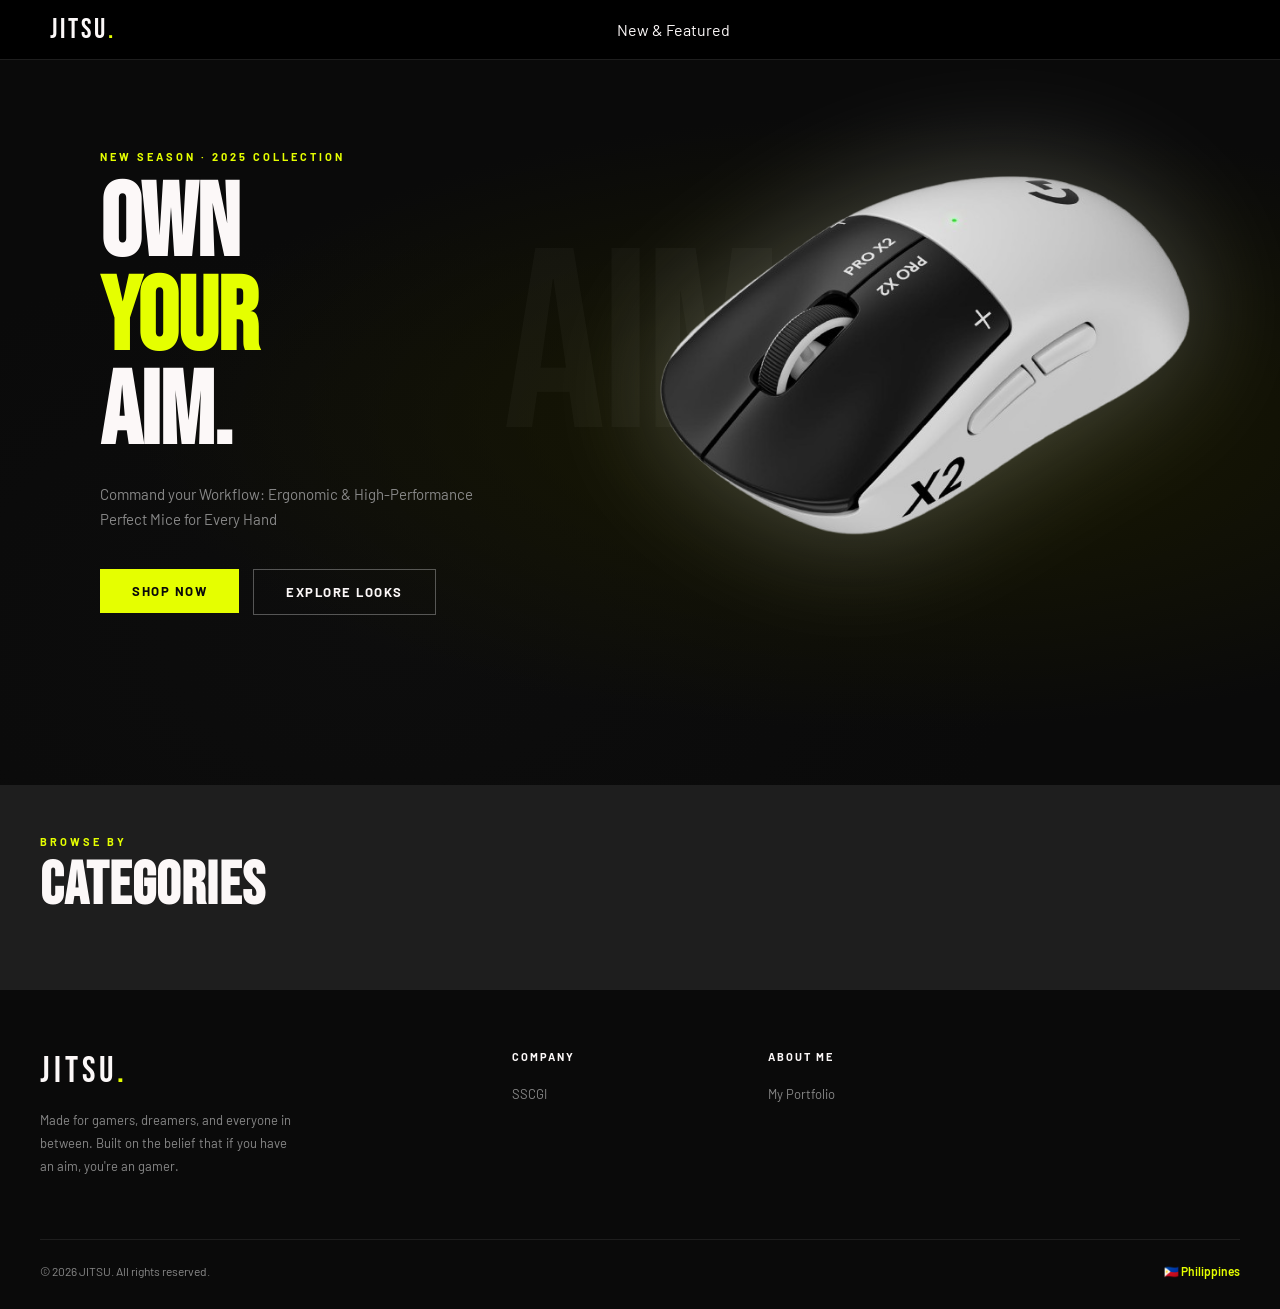
==== websiteV2/index.html @ f64f4f6e "first commit" ====
<!DOCTYPE html>
<html lang="en">
<head>
    <meta charset="UTF-8">
    <meta name="viewport" content="width=device-width, initial-scale=1.0">
    <title>JITSU</title>
    <link href="https://cdn-uicons.flaticon.com/4.0.0/uicons-regular-rounded/css/uicons-regular-rounded.css" rel="stylesheet" >
    <link href="https://fonts.googleapis.com/css2?family=Bebas+Neue&family=Barlow:wght@300;400;500;600;700&display=swap" rel="stylesheet" >
    <link href="styles.css" rel="stylesheet">
</head>
<body>
  <nav>
    <a href="#" class="nav-logo">JITSU<span>.</span></a>
    <ul class="nav-links">
      <li>New & Featured</a></li>
    </ul>
    <div class="nav-actions">
      <i class="fi fi-rr-search"><button title="Search"></button></i>
    </div>
  </nav>
  <div class="mobile-nav" id="mobile-nav">  
    <a href="#featured">New & Featured</a>
  </div>
  <section class="hero" id="home">
    <div class="hero-bg-text">AIM</div>
    <img class="hero-mouse" src="assests/superstrikeX2.png" alt="Featured Mouse"
      onerror="this.style.fontSize='160px'; this.style.display='flex'; this.textContent='👟';" />
    <div class="hero-content">
      <p class="hero-eyebrow">New Season · 2025 Collection</p>
      <h1>OWN<br><em>YOUR</em><br>AIM.</h1>
      <p class="hero-desc">Command your Workflow: Ergonomic & High-Performance Perfect Mice for Every Hand</p>
      <div class="hero-btn">
        <a href="https://www.amazon.com/Logitech-SUPERSTRIKE-Performance-Lightweight-Customizable/dp/B0G12HGHGM" target="_blank"><button class="btn-primary">Shop Now</button></a>
        <button class="btn-secondary">Explore Looks</button>
      </div>
    </div>
  </section>
  <div class="categories-strip" id="categories">
    <div class="section-header" style="margin-bottom:24px;">
      <div>
        <p class="section-label">Browse by</p>
        <h2 class="section-title">Categories</h2>
      </div>
      </div>
    </div>
    <div class="categories-row">
    </div>
  </div>
  <footer>
    <div class="footer-grid">
      <div class="footer-brand">
        <span class="logo">JITSU<span>.</span></span>
        <p>Made for gamers, dreamers, and everyone in between. Built on the belief that if you have an aim, you're an gamer.</p>
      </div>
      <div class="footer-col">
        <h4>Company</h4>
        <ul>
          <li><a href="https://www.sscgi.com/" target="_blank">SSCGI</a></li>
        </ul>
      </div>
      <div class="footer-col">
        <h4>About Me</h4>
        <ul>
          <li><a href="">My Portfolio</a></li>
        </ul>
      </div>
    </div>
    <div class="footer-bottom">
      <p>© 2026 JITSU. All rights reserved.</p>
      <span>🇵🇭 Philippines</span>
    </div>
  </footer>
</body>
</html>
---- websiteV2/styles.css ----
:root {
  --black: #0a0a0a;
  --white: #fcf8f8;
  --gray: #888;
  --light-gray: #1e1e1e;
  --card-bg: #141414;
  --font-display: 'Bebas Neue', sans-serif;
  --font-body: 'Barlow', sans-serif;
  --nav-height: 60px;
}

/* ─── Reset: remove default browser spacing and box model fixes ─── */
*, *::before, *::after {
  margin: 0;
  padding: 0;
  box-sizing: border-box;
}
html { 
  scroll-behavior: smooth; 
}

body {
  background-color: var(--black);
  color: var(--white);
  font-family: var(--font-body);
  font-weight: 400;
  overflow-x: hidden;
}

/* ─── Utility class to hide elements from view but keep in DOM ─── */
.sr-only { position: absolute; width: 1px; height: 1px; overflow: hidden; clip: rect(0,0,0,0); }

nav {
  position: sticky;         
  top: 0;
  z-index: 100;          
  background-color: black;
  border-bottom: 1px solid #1e1e1e;
  display: flex;
  align-items: center;
  justify-content: space-between;
  padding: 0 50px;  
  height: var(--nav-height);
}

.nav-logo {
  font-family: var(--font-display);
  font-size: 28px;
  letter-spacing: 3px;
  color: var(--white);
  text-decoration: none;
}

.nav-logo span { 
  color:#e5ff00; 
}

.nav-links {
  display: flex;
  gap: 30px;
  list-style: none;
}
.nav-links a {
  text-decoration: none;
  color: var(--gray);
  font-size: 13px;
  font-weight: 600;
  letter-spacing: 1px;
  text-transform: uppercase;
  transition: color 0.2s;
}
.nav-links a:hover { color: var(--white); }

/* Right side icons: search and cart */
.nav-actions {
  display: flex;
  gap: 20px;
  align-items: center;
}

.nav-actions button {
  background: none;
  border: none;
  color: var(--gray);
  font-size: 18px;
  cursor: pointer;
  transition: color 0.2s;
}

.nav-actions button:hover { 
  color:#e5ff00; }

/* Mobile nav dropdown: hidden by default */
.mobile-nav {
  display: none;
  flex-direction: column;
  background: var(--black);
  border-top: 1px solid var(--light-gray);
  padding: 20px 40px;
  gap: 16px;
}

.mobile-nav a {
  color: var(--white);
  text-decoration: none;
  font-size: 15px;
  font-weight: 600;
  letter-spacing: 1px;
  text-transform: uppercase;
}

.mobile-nav.open { 
  display: flex; 
}

.hero {
  position: relative;
  padding: 90px 40px;
  display: flex;
  align-items: flex-end;   
  overflow: hidden;
  background: var(--black);
}

.hero::before {
  content: '';
  position: absolute;
  inset: 0;
  background:
    radial-gradient(ellipse at 70% 50%, #1a1a00 0%, transparent 60%),
    radial-gradient(ellipse at 30% 80%, #0d0d0d 0%, transparent 50%);
}

.hero-bg-text {
  position: absolute;
  top: 40%;
  left: 50%;
  transform: translate(-50%, -50%);
  font-family: var(--font-display);
  font-size: clamp(120px, 20vw, 260px); 
  color: rgba(255,255,255,0.03);       
  letter-spacing: -5px;
  white-space: nowrap;
  pointer-events: none;
  user-select: none;
}

.hero-mouse {
  position: absolute;
  right: 90px;
  bottom: 250px;
  width: 530px;   
  opacity: 0;                           
  transform: translateX(60px);         
  animation: slideInmouse 1s 0.4s forwards ease-out; 
  filter: drop-shadow(0 0 60px rgba(159, 160, 155, 0.425));
}

@keyframes slideInmouse {
  to { opacity: 1; transform: translateX(0); }
}

/* Text content container inside the hero */
.hero-content {
  position: relative;
  z-index: 2;
  padding: 0 60px 80px;
  max-width: 640px;
  opacity: 0;                          
  transform: translateY(30px);          
  animation: fadeUp 0.9s 0.2s forwards ease-out; 
}

/* Keyframe: text fades up from below */
@keyframes fadeUp {
  to { opacity: 1; transform: translateY(0); }
}

/* Small label above the hero headline */
.hero-eyebrow {
  font-size: 11px;
  font-weight: 700;
  letter-spacing: 3px;
  text-transform: uppercase;
  color: #e5ff00;
  margin-bottom: 16px;
}

/* Main hero headline using display font */
.hero h1 {
  font-family: var(--font-display);
  font-size: clamp(52px, 8vw, 110px);
  line-height: 0.92;
  letter-spacing: -1px;
  margin-bottom: 20px;
}

.hero h1 em {
  font-style: normal;
  color: #e5ff00;               
}

.hero-desc {
  font-size: 15px;
  color: var(--gray);
  line-height: 1.7;
  margin-bottom: 36px;
  max-width: 400px;
}

.hero-btn {
  display: flex;
  gap: 14px;
  flex-wrap: wrap;
}

.btn-primary {
  background: #e5ff00;
  color: #0a0a0a;
  border: none;
  padding: 14px 32px;
  font-family: var(--font-body);
  font-size: 13px;
  font-weight: 700;
  letter-spacing: 1.5px;
  text-transform: uppercase;
  cursor: pointer;
  transition: transform 0.2s, background 0.2s;
}

.btn-primary:hover {
  transform: translateY(-2px);
  background: #d4f000;
}

.btn-secondary {
  background: transparent;
  color: var(--white);
  border: 1px solid rgba(255,255,255,0.3);
  padding: 14px 32px;
  font-family: var(--font-body);
  font-size: 13px;
  font-weight: 700;
  letter-spacing: 1.5px;
  text-transform: uppercase;
  cursor: pointer;
  transition: border-color 0.2s, color 0.2s;
}
.btn-secondary:hover {
  border-color: var(--white);
  color: var(#e5ff00);
}

section {
  padding: 80px 40px;
}

.section-header {
  display: flex;
  align-items: flex-end;
  justify-content: space-between;
  margin-bottom: 40px;
}

.section-label {
  font-size: 11px;
  font-weight: 700;
  letter-spacing: 3px;
  text-transform: uppercase;
  color: #e5ff00;
  margin-bottom: 8px;
}

.section-title {
  font-family: var(--font-display);
  font-size: clamp(32px, 5vw, 60px);
  line-height: 1;
  letter-spacing: 1px;
}

.section-link {
  color: var(--gray);
  text-decoration: none;
  font-size: 12px;
  font-weight: 600;
  letter-spacing: 2px;
  text-transform: uppercase;
  border-bottom: 1px solid var(--gray);
  padding-bottom: 2px;
  white-space: nowrap;
  transition: color 0.2s, border-color 0.2s;
}

.section-link:hover { color: #e5ff00; border-color: #e5ff00; }

.categories-strip {
  background: var(--light-gray);
  padding: 50px 40px;
}

footer {
  background: #0a0a0a;
  padding: 60px 40px 30px;
}

.footer-grid {
  display: grid;
  grid-template-columns: 2fr 1fr 1fr 1fr;
  gap: 40px;
  margin-bottom: 60px;
}

.footer-brand .logo {
  font-family: var(--font-display);
  font-size: 36px;
  letter-spacing: 4px;
  color: var(--white);
  margin-bottom: 16px;
  display: block;
}

.footer-brand .logo span { 
  color: #e5ff00; 
}

.footer-brand p {
  color: var(--gray);
  font-size: 13px;
  line-height: 1.8;
  max-width: 260px;
}

.footer-col h4 {
  font-size: 11px;
  font-weight: 700;
  letter-spacing: 2px;
  text-transform: uppercase;
  color: var(--white);
  margin-bottom: 20px;
}

.footer-col ul { 
  list-style: none; 
}

.footer-col ul li { 
  margin-bottom: 10px; 
}

.footer-col ul li a {
  color: var(--gray);
  text-decoration: none;
  font-size: 13px;
  transition: color 0.2s;
}

.footer-col ul li a:hover { 
  color: #e5ff00; 
}

.footer-bottom {
  border-top: 1px solid var(--light-gray);
  padding-top: 24px;
  display: flex;
  align-items: center;
  justify-content: space-between;
  flex-wrap: wrap;
  gap: 12px;
}

.footer-bottom p {
  color: var(--gray);
  font-size: 12px;
}

.footer-bottom span {
  color: #e5ff00;
  font-size: 12px;
  font-weight: 600;
}
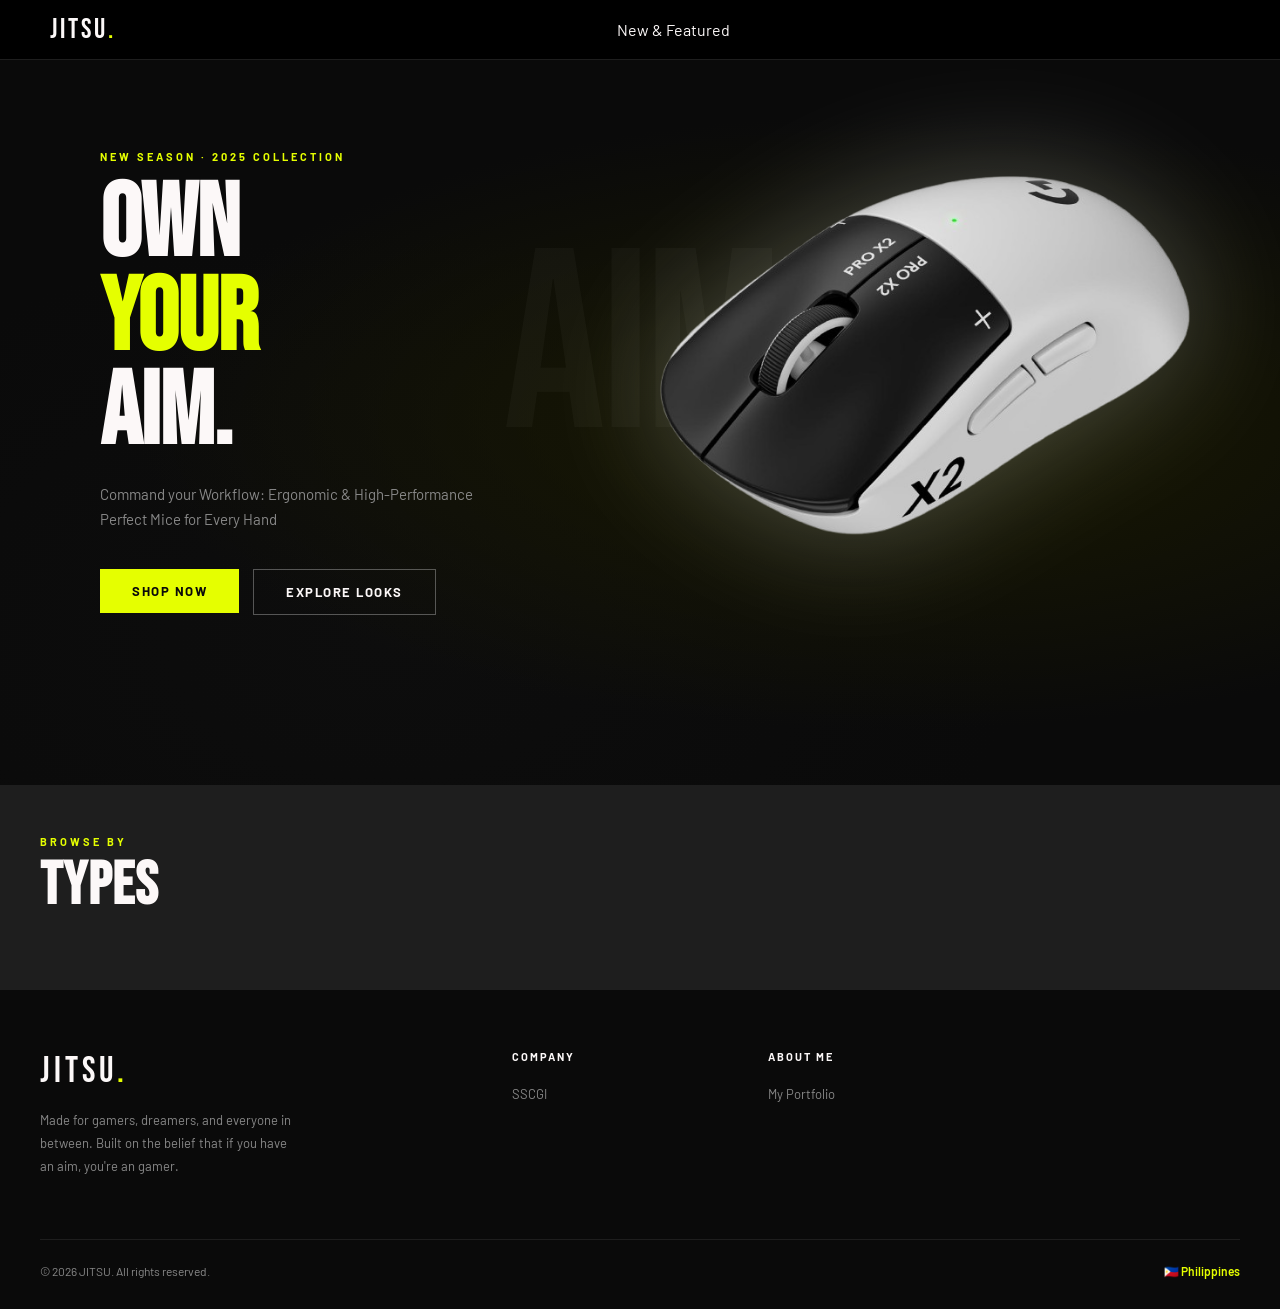
==== commit 2a70ba8b: "minimal changes" ====
--- a/websiteV2/index.html
+++ b/websiteV2/index.html
@@ -39,7 +39,7 @@
     <div class="section-header" style="margin-bottom:24px;">
       <div>
         <p class="section-label">Browse by</p>
-        <h2 class="section-title">Categories</h2>
+        <h2 class="section-title">Types</h2>
       </div>
       </div>
     </div>
